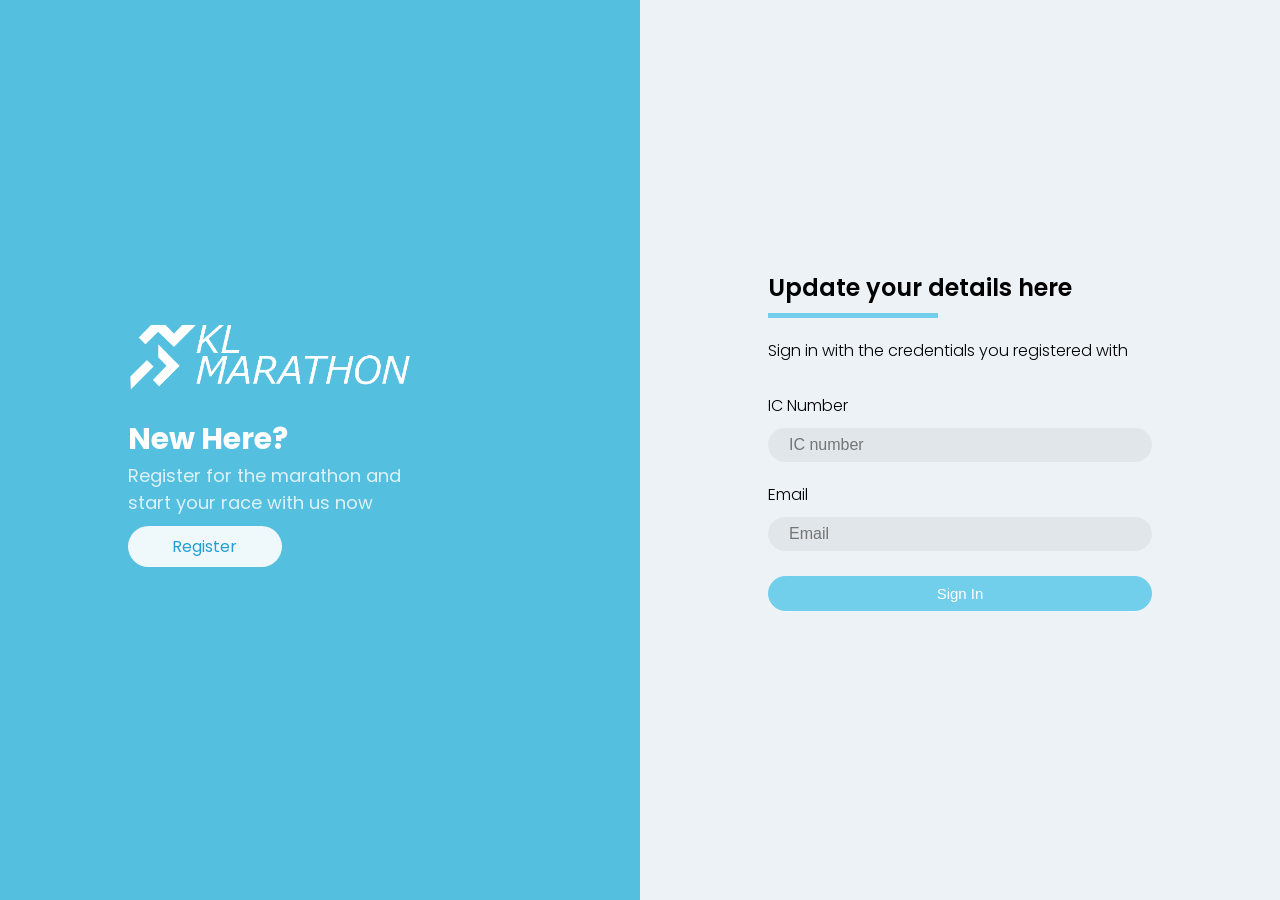
==== signIn.html @ 244e9a41 "first commit" ====
<!-- signin.php -->
<!DOCTYPE html>
<html lang="en">
<head>
  <meta charset="UTF-8" />
  <meta http-equiv="X-UA-Compatible" content="IE=edge" />
  <meta name="viewport" content="width=device-width, initial-scale=1.0" />
  <link rel="icon" href="Image/icon.ico" />
  <link rel="stylesheet" href="css/style.css" />
  <title>KLMarathon - Sign In</title>

  <!-- reCAPTCHA -->
  <script src="https://www.google.com/recaptcha/api.js" async defer></script>
</head>
<body>
  <div class="container-4">
    <div class="cont-child">
      <div class="leftCont">
        <a href="index.html"><img src="Image/logo-white.png" alt="Logo" /></a>
        <h1>New Here?</h1>
        <p>Register for the marathon and<br> start your race with us now</p>
        <a class="button" href="register.html">Register</a>
      </div>
    </div>
    <div class="cont-child">
      <div class="rightCont">
        <h1>Update your details here</h1>
        <hr />
        <p>Sign in with the credentials you registered with</p>

        <form action="signin-engine.php" method="POST">
          <label class="label" for="IC_num">IC Number</label>
          <input type="text" name="IC_num" placeholder="IC number" required />

          <label class="label" for="email">Email</label>
          <input type="email" name="email" placeholder="Email" required />

          <!-- Google reCAPTCHA -->
          <div class="g-recaptcha" data-sitekey="6LcbBlwrAAAAADszQ8QkAg8TMUArDnsiP71nFxm5"></div>

          <input type="submit" class="submit" value="Sign In" />
        </form>
      </div>
    </div>
  </div>
</body>
</html>
---- css/style.css ----
/* font */

@import url('https://fonts.googleapis.com/css2?family=Passion+One&display=swap');
@import url('https://fonts.googleapis.com/css2?family=Open+Sans&display=swap');
@import url('https://fonts.googleapis.com/css2?family=Poppins:ital,wght@0,100;0,200;0,300;0,400;0,500;0,600;0,700;0,800;0,900;1,100;1,200;1,300;1,400;1,500;1,600;1,700;1,800;1,900&display=swap');

* {
    box-sizing: border-box;
    margin: 0%;
    padding: 0%;
}

body {
    background-color: #EDF2F7;
}


/* navigation bar */
.header {
    background-color: transparent;
}

.nav_links {
    list-style: none;
    position: absolute;
    left: 75%;
    display: flex;
    padding-left: 0%;
    margin: 8px 8px;
}

.nav_links li {
    margin-top: 0%;
    padding-top: 8px;
}

.nav_links li a {
    transition: all 0.3s ease 0s;
    padding: 0px 20px 0px 20px;
    text-shadow: 3px 4px rgba(0, 0, 0, 0.419);
    
}

 .nav_links li a {
    font-family: 'Poppins', sans-serif;
    font-weight: 500;
    color: #fff;
    text-decoration: none;
}

.nav_links li a:hover {
    color: #71CFEB;
}


/* sign up button */

.header nav ul button {
    padding: 10px 20px;
    border-radius: 10px;
    border: 0;
    background-color: transparent;
    box-shadow: rgb(0 0 0 / 5%) 0 0 8px;
    letter-spacing: 1.5px;
    text-transform: uppercase;
    font-family: 'Poppins', sans-serif;
    font-weight: 300;
    transition: all .5s ease;
}

.header nav ul button:hover {
    letter-spacing: 3px;
    background-color: #71CFEB;
    color: hsl(0, 0%, 100%);
    box-shadow: #71CFEB;
}

.header nav ul button:active {
    letter-spacing: 3px;
    background-color: #71CFEB;
    color: hsl(0, 0%, 100%);
    box-shadow: #71CFEB;
    transform: translateY(5px);
    transition: 100ms;
}


/*image header*/
.header .logo-head{
    position: absolute;
    width: 30%;
    left: 4%;
    top: 25%;
}

.header img {
    width: 100%;
    height: auto;
}

.headTxt {
    position: absolute;
    top: 50%;
    left: 16%;
    color: white;
    transform: translate(-50%, -50%);
    font-size: 45px;
    font-weight: 600;
    font-family: 'Poppins', sans-serif;
    text-shadow: 1px 2px rgba(0, 0, 0, 0.699);
}


/*content counter*/

.content_counter {
    margin: 120px;
}

.content_counter h1 {
    font-size: 24px;
    margin-bottom: 12px;
    font-family: 'Poppins', sans-serif;
    text-align: center;
}

.content_counter hr {
    margin: auto;
    width: 220px;
    height: 5px;
    border-color: transparent;
    background-color: #71CFEB;
}


/* Date Counter */

#dateCounter {
    text-align: center;
    font-size: 3em;
}


/* Date Counter digit*/

#dateCounter div {
    margin-top: 24px;
    font-family: 'Poppins', sans-serif;
    display: inline-block;
    min-width: 90px;
}


/* Date Counter text*/

#dateCounter span {
    font-family: 'Poppins', sans-serif;
    color: #141F26;
    display: block;
    font-size: 0.3em;
    font-weight: 400;
}


/*container 1*/

.container-1 {
    width: 100%;
    display: table;
    margin-top: 150px;
}

.container-1 h3 {
    font-family: 'Poppins', sans-serif;
    font-size: 16px;
    margin-left: 220px;
}

.container-1 h1 {
    font-family: 'Poppins', sans-serif;
    font-size: 25px;
    margin-left: 220px;
}

.container-1 hr {
    width: 80px;
    height: 4px;
    border-color: transparent;
    background-color: #71CFEB;
    margin-left: 220px;
}

.container-1 p {
    margin-top: 24px;
    font-family: 'position', sans-serif;
    font-weight: 150;
    font-size: 18px;
    line-height: 26px;
    margin-left: 220px;
}

.col1 {
    float: left;
    width: 50%;
}

.col2 {
    width: 50%;
    float: right;
    text-align: center;
}

.col2 img {
    width: 50%;
    height: auto;
    box-shadow: 0 8px 10px 0 rgba(0, 0, 0, 0.2), 0 8px 22px 0 rgba(0, 0, 0, 0.19);
}


/*container 2*/

.container-2 {
    background-color: #141F26;
    padding: 10px;
}

.container-2:after {
    content: "";
    display: table;
    clear: both;
}

.container-child {
    margin: auto;
    float: left;
    width: 33.33%;
}

.container-child h1 {
    font-size: 32px;
    color: #71CFEB;
    font-family: 'Passion One', sans-serif;
    font-weight: 200;
    text-align: center;
}

.container-child h3 {
    font-size: 18px;
    font-family: 'Open Sans', sans-serif;
    color: #ffffff;
    font-weight: 300;
    text-align: center;
}

.topSvg {
    margin-top: 50px;
    background: #141F26;
}

.darkContainer {
    background-color: #141F26;
    padding-top: 100px;
    padding-bottom: 30px;
    text-align: center;
    color: #fff;
    font-family: 'Poppins', sans-serif;
    font-weight: 100;
}

.darkContainer b {
    color: #71CFEB;
    margin-top: 20px;
}

.date {
    background-color: #EDF2F7;
}

.date h3 {
    color: #141F26;
    text-align: center;
}

.schedule {
    margin-left: auto;
    margin-right: auto;
    width: 80%;
    margin-top: 20px;
}

.schedule td {
    text-align: left;
    padding-left: 18px;
    padding: 10px;
}

.time h3 {
    text-align: center;
}


/*page signup*/

.container-4::after {
    width: 100%;
    content: "";
    display: table;
    clear: both;
}

.cont-child {
    margin: auto;
    width: 50%;
    position: relative;
    float: left;
}

.rightCont {
    flex-direction: column;
    justify-content: center;
    align-items: left;
    display: flex;
    height: 100vh;
    padding: 20% 20%;
}

.rightCont h1 {
    font-family: 'Poppins', sans-serif;
    font-size: 24px;
    font-weight: 600;
}

.rightCont p {
    font-family: 'Poppins', sans-serif;
    font-size: 16px;
    font-weight: 300;
    margin-bottom: 30px;
}

.rightCont hr {
    width: 170px;
    height: 5px;
    border-color: transparent;
    background-color: #71CFEB;
    margin-top: 8px;
    margin-bottom: 20px;
}

.rightCont form {
    display: block;
}

.rightCont label {
    margin-top: 10px;
    font-family: 'Poppins', sans-serif;
    font-size: 16px;
    font-weight: 300;
}

.rightCont input, textarea {
    display: block;
    width: 100%;
    padding: 7px 2px;
    margin-top: 10px;
    margin-bottom: 20px;
    border-bottom: 1px solid gray;
    background: rgba(0, 0, 0, 0.05);
    color: #000;
    font-size: 16px;
    border-radius: 50px;
    border: 1px solid transparent;
    padding-left: 20px;
    padding-right: 20px;
    font-size: 16px;
}

.rightCont textarea{
    border-radius: 10px;
    height: 100px;
}

.rightCont .submit {
    margin-top: 50px;
    width: 100%;
    height: 35px;
    background-color: #71CFEB;
    border: 1px solid #71CFEB;
    margin-top: 25px;
    color: white;
    font-weight: 500;
    font-size: 15px;
    border-radius: 50px;
}

.rightCont .submit:hover {
    background-color: #71cfeb28;
    border: 1px solid #71CFEB;
    color: #71CFEB;
}

.leftCont {
    flex-direction: column;
    justify-content: center;
    align-items: left;
    display: flex;
    height: 100vh;
    padding-left: 20%;
    background-color: #55bfdf;
}

.leftCont img {
    width: 55%;
    height: auto;
    margin-bottom: 20px;
}

.leftCont h1 {
    font-family: 'Poppins', sans-serif;
    font-size: 30px;
    color: #fff;
}

.leftCont p {
    font-family: 'Poppins', sans-serif;
    font-size: 18px;
    opacity: 80%;
    color: #fff;
}

.button {
    display: block;
    text-align: center;
    text-decoration: none;
    width: 30%;
    padding: 7px 2px;
    margin-top: 10px;
    margin-bottom: 20px;
    border-bottom: 1px solid gray;
    background: rgba(255, 255, 255, 0.904);
    color: rgba(37, 158, 214);
    font-family: 'Poppins', sans-serif;
    font-size: 14px;
    border-radius: 50px;
    border: 1px solid transparent;
    font-size: 16px;
}

.container-6{
    text-align: center;
}

.container-6 img{
    width: 20%;
    margin-top: 24px;
}

.container-6 .search th {
    background-color: #EDF2F7;
    text-align: right;
    color: #141F26;
    font-size: 18px;
    font-weight: 500;    
}

.search input{
    width: 20%;
    padding: 5px 2px;
    background: rgba(0, 0, 0, 0.05);
    color: #000;
    font-size: 16px;
    border-radius: 50px;
    border: 1px solid transparent;
    padding-left: 20px;
    padding-right: 20px;
    font-size: 14px;
    font-family: 'Poppins' , sans-serif;
}
.top-header-left{
    border-top-left-radius: 0.5em;
    border-collapse: collapse;
    overflow: hidden;
}

.top-header-right{
    border-top-right-radius: 0.5em;
    border-collapse: collapse;
    overflow: hidden;
}

.container-6 table{
    margin-left: auto;
    margin-right: auto;
    border-radius: 0.3em;
    border-collapse: collapse;
    overflow: hidden;
    cursor: context-menu;
    margin-top: 50px;
    margin-bottom: 50px;
}

.container-6 th{
    background-color: #71CFEB;
    color: #fff;
    font-family: 'Poppins' , sans-serif;
    font-weight: 600;
    font-size: 18px;
    padding: 10px;
}

.container-6 td{
    background-color: #fff;
    color: #000; 
    font-family: 'Poppins' , sans-serif;
    font-weight: 400;
    font-size: 16px;
    padding: 10px;
    border-top: 0.5px solid rgb(145, 143, 143);
    border-bottom: 0.5px solid rgb(145, 143, 143);
    text-align: left;
}

.container-6 .bot-table{
    text-align: center;
    font-size: 14px;
    border-bottom: unset;
}

.link-top a{
    text-decoration: none;
    color: #EDF2F7;
}
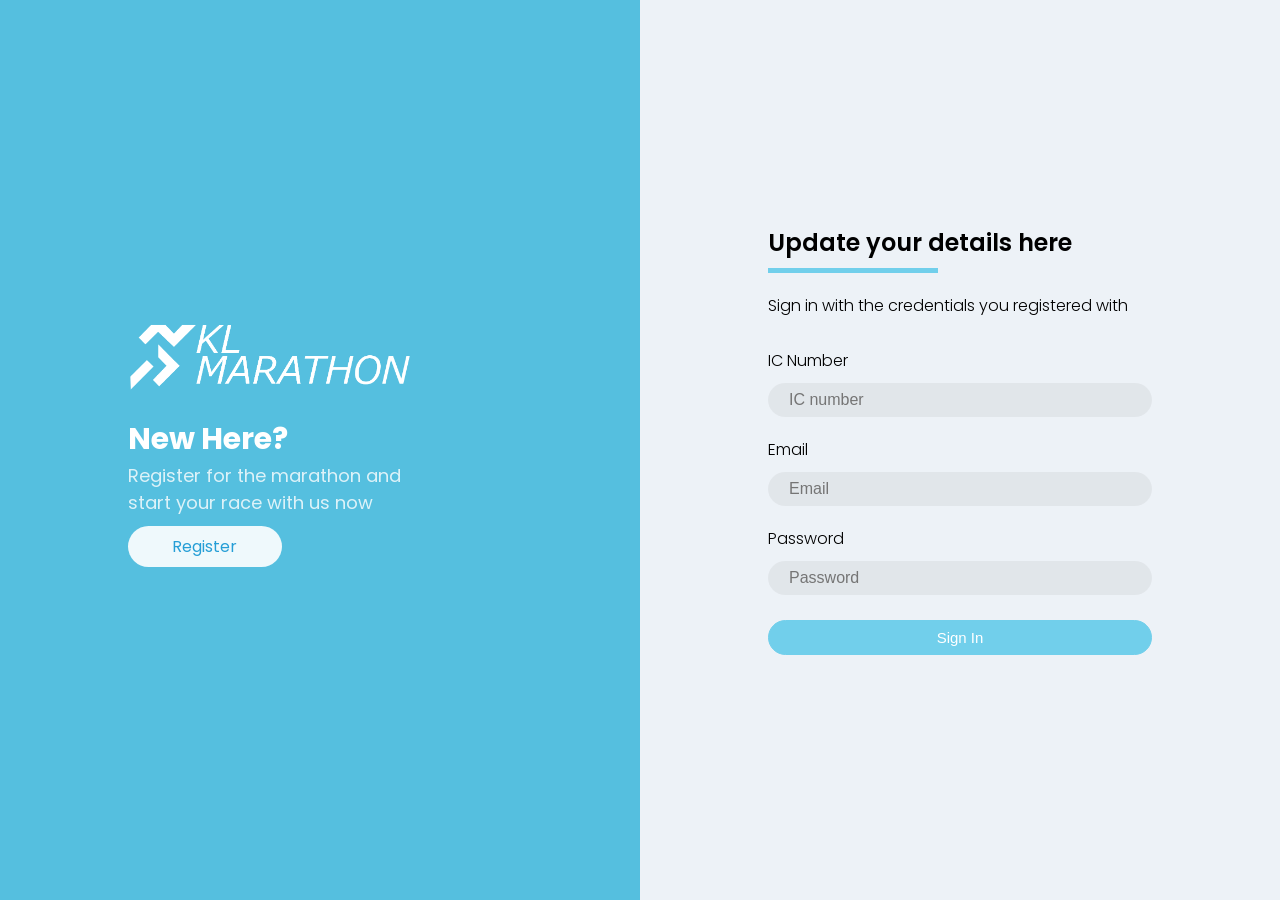
==== commit b951f3c4: "tix9" ====
--- a/signIn.html
+++ b/signIn.html
@@ -1,16 +1,31 @@
-<!-- signin.php -->
 <!DOCTYPE html>
 <html lang="en">
 <head>
   <meta charset="UTF-8" />
-  <meta http-equiv="X-UA-Compatible" content="IE=edge" />
   <meta name="viewport" content="width=device-width, initial-scale=1.0" />
   <link rel="icon" href="Image/icon.ico" />
   <link rel="stylesheet" href="css/style.css" />
   <title>KLMarathon - Sign In</title>
+  <script src="https://www.google.com/recaptcha/api.js" async defer></script>
 
-  <!-- reCAPTCHA -->
-  <script src="https://www.google.com/recaptcha/api.js" async defer></script>
+  <!-- Show error messages -->
+  <script>
+    window.onload = function () {
+      const params = new URLSearchParams(window.location.search);
+      if (params.has('error')) {
+        const code = params.get('error');
+        let msg = '';
+        switch (code) {
+          case '1': msg = "Incorrect IC number, email, or password."; break;
+          case '2': msg = "CAPTCHA verification failed."; break;
+          case '3': msg = "All fields are required."; break;
+          case '4': msg = "CAPTCHA is required."; break;
+          default: msg = "An unknown error occurred.";
+        }
+        alert(msg);
+      }
+    };
+  </script>
 </head>
 <body>
   <div class="container-4">
@@ -18,7 +33,7 @@
       <div class="leftCont">
         <a href="index.html"><img src="Image/logo-white.png" alt="Logo" /></a>
         <h1>New Here?</h1>
-        <p>Register for the marathon and<br> start your race with us now</p>
+        <p>Register for the marathon and<br>start your race with us now</p>
         <a class="button" href="register.html">Register</a>
       </div>
     </div>
@@ -29,13 +44,15 @@
         <p>Sign in with the credentials you registered with</p>
 
         <form action="signin-engine.php" method="POST">
-          <label class="label" for="IC_num">IC Number</label>
-          <input type="text" name="IC_num" placeholder="IC number" required />
+          <label class="label" for="Ic_Num">IC Number</label>
+          <input type="text" name="Ic_Num" placeholder="IC number" required />
 
           <label class="label" for="email">Email</label>
           <input type="email" name="email" placeholder="Email" required />
 
-          <!-- Google reCAPTCHA -->
+          <label class="label" for="password">Password</label>
+          <input type="password" name="password" placeholder="Password" required />
+
           <div class="g-recaptcha" data-sitekey="6LcbBlwrAAAAADszQ8QkAg8TMUArDnsiP71nFxm5"></div>
 
           <input type="submit" class="submit" value="Sign In" />
